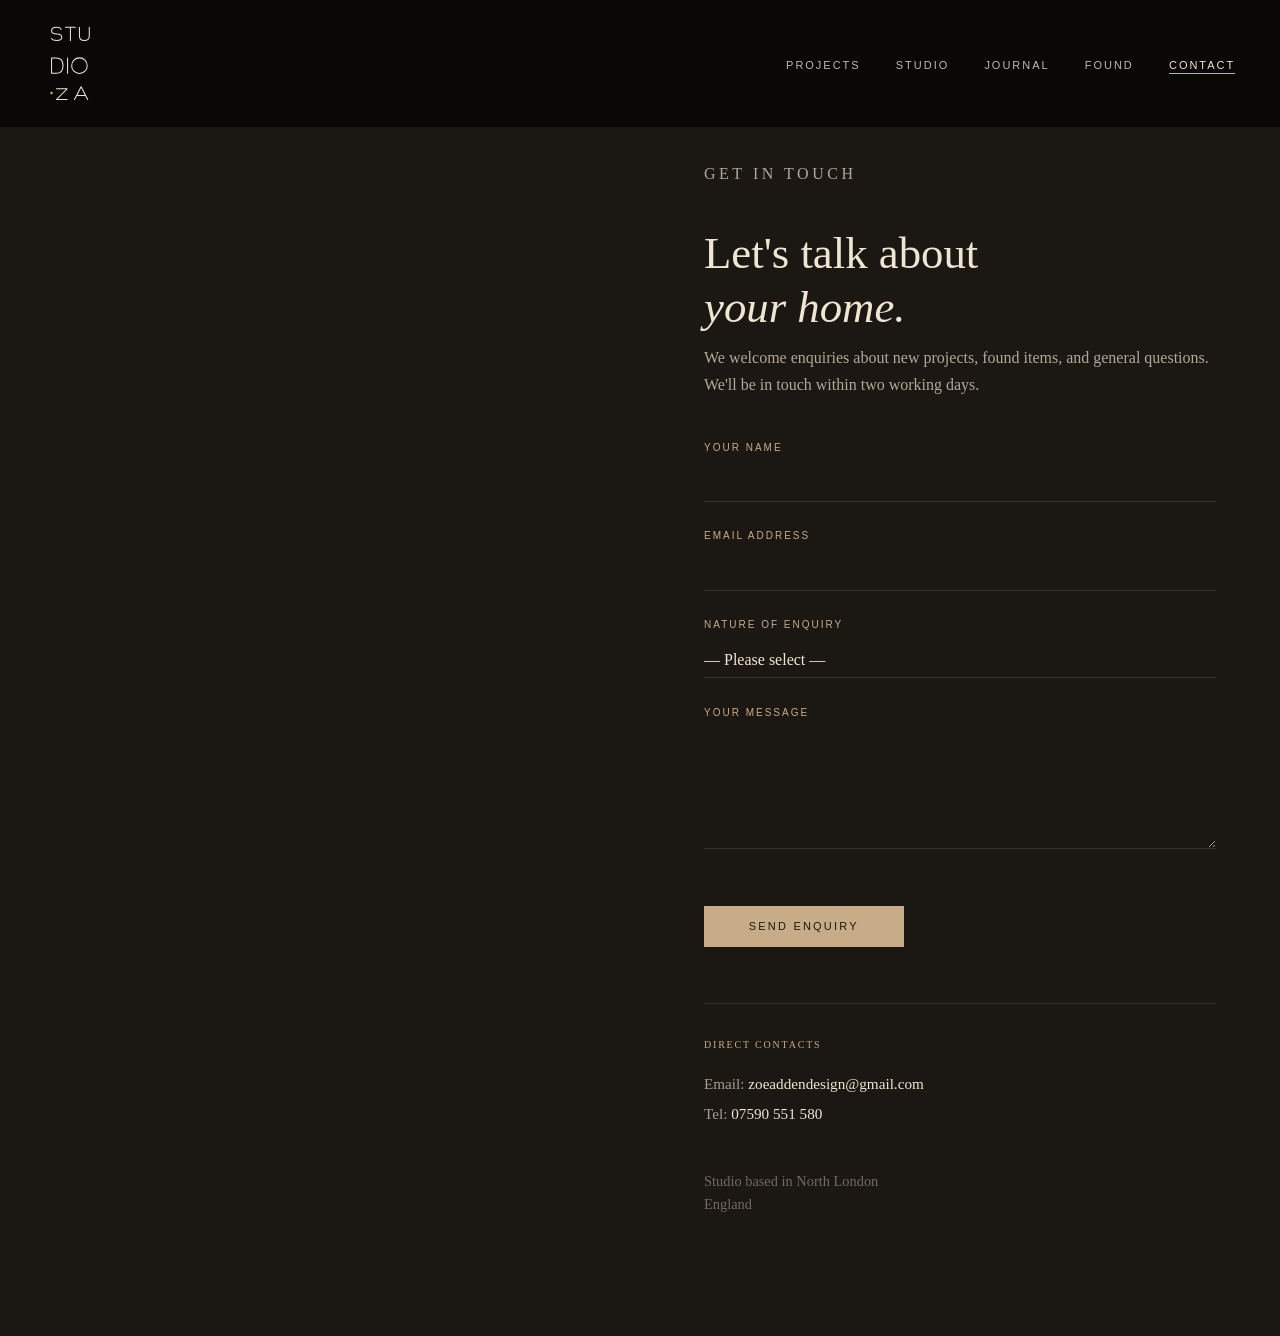
==== contact.html @ f6f95a95 "Update contact.html" ====
<!DOCTYPE html>
<html lang="en">
<head>
  <meta charset="UTF-8">
  <meta name="viewport" content="width=device-width, initial-scale=1.0">
  <title>Contact — Studio.ZA</title>
  <meta name="description" content="Get in touch with Studio.ZA — Zoe Adden Design. New projects, press, and general enquiries.">
  <link rel="stylesheet" href="styles.css">
</head>
<body>

<nav>
  <a class="nav-logo" href="index.html" aria-label="Studio.ZA home">
    <svg viewBox="0 0 400 400" xmlns="http://www.w3.org/2000/svg" fill="none">
      <path d="M 78 36 Q 78 26 56 26 Q 32 26 32 44 Q 32 58 58 58 Q 82 58 82 74 Q 82 90 58 90 Q 34 90 32 80" stroke="#EFE6D2" stroke-width="5" stroke-linecap="round"/>
      <path d="M 100 26 L 148 26 M 124 26 L 124 90" stroke="#EFE6D2" stroke-width="5" stroke-linecap="round"/>
      <path d="M 168 26 L 168 68 Q 168 90 192 90 Q 216 90 216 68 L 216 26" stroke="#EFE6D2" stroke-width="5" stroke-linecap="round"/>
      <path d="M 32 176 L 32 250 L 54 250 Q 88 250 88 213 Q 88 176 54 176 Z" stroke="#EFE6D2" stroke-width="5" stroke-linecap="round" stroke-linejoin="round"/>
      <path d="M 110 176 L 110 250" stroke="#EFE6D2" stroke-width="5" stroke-linecap="round"/>
      <ellipse cx="168" cy="213" rx="38" ry="38" stroke="#EFE6D2" stroke-width="5"/>
      <circle cx="32" cy="346" r="6" fill="#C8AC87"/>
      <path d="M 56 326 L 108 326 L 56 378 L 108 378" stroke="#EFE6D2" stroke-width="5" stroke-linecap="round" stroke-linejoin="round"/>
      <path d="M 144 378 L 176 316 L 208 378 M 156 358 L 196 358" stroke="#EFE6D2" stroke-width="5" stroke-linecap="round" stroke-linejoin="round"/>
    </svg>
  </a>
  <ul class="nav-links">
    <li><a href="projects.html">Projects</a></li>
    <li><a href="studio.html">Studio</a></li>
    <li><a href="journal.html">Journal</a></li>
    <li><a href="found.html">Found</a></li>
    <li><a href="contact.html">Contact</a></li>
  </ul>
</nav>

<div class="contact-wrap">
  <div class="contact-img">
    <img src="https://images.unsplash.com/photo-1616137466211-f939a420be84?w=1000&q=80" alt="Studio.ZA workspace">
  </div>

  <div class="contact-form-side">
    <p class="section-label">Get in touch</p>
    <h1>Let's talk about<br><em>your home.</em></h1>
    <p>We welcome enquiries about new projects, found items, and general questions. We'll be in touch within two working days.</p>

    <form class="contact-form" novalidate>
      <div class="form-group">
        <label for="name">Your name</label>
        <input type="text" id="name" name="name" autocomplete="name" required>
      </div>
      <div class="form-group">
        <label for="email">Email address</label>
        <input type="email" id="email" name="email" autocomplete="email" required>
      </div>
      <div class="form-group">
        <label for="type">Nature of enquiry</label>
        <select id="type" name="type">
          <option value="">— Please select —</option>
          <option value="new-project">New project</option>
          <option value="found">Found — vintage pieces</option>
          <option value="other">Other</option>
        </select>
      </div>
      <div class="form-group">
        <label for="message">Your message</label>
        <textarea id="message" name="message" rows="5" required></textarea>
      </div>
      <button type="submit" class="submit-btn">Send enquiry</button>
    </form>

    <div style="margin-top: 3.5rem; border-top: 1px solid rgba(239,230,210,0.1); padding-top: 2rem;">
      <p style="font-size:10px; letter-spacing:0.18em; text-transform:uppercase; color:var(--tan); margin-bottom:1rem;">Direct contacts</p>
      <p style="font-family:var(--font-serif); font-size:0.95rem; color:rgba(239,230,210,0.65); line-height:2;">
        Email: <a href="mailto:zoeaddendesign@gmail.com" style="color:var(--ink)">zoeaddendesign@gmail.com</a><br>
        Tel: <a href="tel:07590551580" style="color:var(--ink)">07590 551 580</a>
      </p>
      <p style="font-family:var(--font-serif); font-size:0.9rem; color:rgba(239,230,210,0.4); margin-top:1rem; line-height:1.6;">
       Studio based in North London<br>
        England
      </p>
    </div>
  </div>
</div>

<script src="script.js"></script>
</body>
</html>
---- styles.css ----
/* Studio.ZA — styles.css */

:root {
  --bg: #1B1813;
  --ink: #EFE6D2;
  --tan: #C8AC87;
  --mid: #2C2721;
  --border: rgba(239,230,210,0.12);
  --font-serif: 'Cormorant Garamond', Georgia, serif;
  --font-sans: 'Jost', 'Helvetica Neue', Arial, sans-serif;
}

*, *::before, *::after { box-sizing: border-box; margin: 0; padding: 0; }

html { scroll-behavior: smooth; }

body {
  background: var(--bg);
  color: var(--ink);
  font-family: var(--font-sans);
  font-size: 15px;
  line-height: 1.7;
  -webkit-font-smoothing: antialiased;
}

a { color: inherit; text-decoration: none; }
img { display: block; width: 100%; }

/* ─── FONTS ──────────────────────────────────────────── */
@import url('https://fonts.googleapis.com/css2?family=Cormorant+Garamond:ital,wght@0,300;0,400;0,500;1,300;1,400&family=Jost:wght@300;400;500&display=swap');

/* ─── NAV ─────────────────────────────────────────────── */
nav {
  position: fixed;
  top: 0; left: 0; right: 0;
  z-index: 100;
  display: flex;
  align-items: center;
  justify-content: space-between;
  padding: 1.4rem 2.8rem;
  background: #0a0806;
  border-bottom: 1px solid rgba(239,230,210,0.07);
}

nav.scrolled {
  background: #0a0806;
}

.nav-logo {
  display: flex;
  align-items: center;
}

.nav-logo svg {
  width: 82px;
  height: 82px;
}

.nav-links {
  display: flex;
  gap: 2.2rem;
  list-style: none;
}

.nav-links a {
  font-family: var(--font-sans);
  font-size: 11px;
  font-weight: 400;
  letter-spacing: 0.18em;
  text-transform: uppercase;
  color: var(--ink);
  opacity: 0.8;
  transition: opacity 0.2s;
}

.nav-links a:hover,
.nav-links a.active { opacity: 1; }

.nav-links a.active {
  border-bottom: 1px solid var(--tan);
  padding-bottom: 2px;
}

/* ─── HERO / CAROUSEL ──────────────────────────────────── */
.hero {
  position: relative;
  height: 100vh;
  min-height: 600px;
  overflow: hidden;
}

.hero-slide {
  position: absolute;
  inset: 0;
  opacity: 0;
  transition: opacity 1.2s ease;
}

.hero-slide.active { opacity: 1; }

.hero-slide img {
  width: 100%;
  height: 100%;
  object-fit: cover;
  object-position: center;
}

.hero-overlay {
  position: absolute;
  inset: 0;
  background: linear-gradient(to bottom, rgba(27,24,19,0.25) 0%, rgba(27,24,19,0.6) 100%);
}

.hero-copy {
  position: absolute;
  bottom: 9vh;
  left: 2.8rem;
  right: 2.8rem;
}

.hero-copy h1 {
  font-family: var(--font-serif);
  font-weight: 300;
  font-size: clamp(2.4rem, 5vw, 4.2rem);
  line-height: 1.15;
  color: var(--ink);
  max-width: 640px;
}

.hero-copy h1 em {
  font-style: italic;
  color: var(--tan);
}

.hero-dots {
  position: absolute;
  bottom: 2.4rem;
  left: 50%;
  transform: translateX(-50%);
  display: flex;
  gap: 0.55rem;
}

.hero-dot {
  width: 5px;
  height: 5px;
  border-radius: 50%;
  background: rgba(239,230,210,0.35);
  cursor: pointer;
  transition: background 0.3s;
}

.hero-dot.active { background: var(--tan); }

/* ─── SECTION SCAFFOLDING ──────────────────────────────── */
section { padding: 6rem 2.8rem; }

.section-label {
  font-family: var(--font-sans);
  font-size: 10px;
  font-weight: 400;
  letter-spacing: 0.22em;
  text-transform: uppercase;
  color: var(--tan);
  margin-bottom: 2rem;
}

.section-title {
  font-family: var(--font-serif);
  font-weight: 300;
  font-size: clamp(2rem, 4vw, 3.2rem);
  line-height: 1.2;
  max-width: 700px;
}

.section-title em { font-style: italic; color: var(--tan); }

/* ─── DIVIDER ──────────────────────────────────────────── */
hr.thin {
  border: none;
  border-top: 1px solid var(--border);
  margin: 0 2.8rem;
}

/* ─── HOME: INTRO TEXT ─────────────────────────────────── */
.intro-grid {
  display: grid;
  grid-template-columns: 1fr 1fr;
  gap: 4rem 6rem;
  max-width: 1100px;
}

@media (max-width: 768px) { .intro-grid { grid-template-columns: 1fr; } }

.intro-body {
  font-family: var(--font-serif);
  font-size: 1.2rem;
  font-weight: 300;
  line-height: 1.75;
  color: rgba(239,230,210,0.85);
}

.btn {
  display: inline-block;
  margin-top: 2rem;
  font-family: var(--font-sans);
  font-size: 11px;
  font-weight: 400;
  letter-spacing: 0.2em;
  text-transform: uppercase;
  color: var(--ink);
  border-bottom: 1px solid var(--tan);
  padding-bottom: 3px;
  transition: color 0.2s, border-color 0.2s;
}

.btn:hover { color: var(--tan); }

/* ─── HOME: SELECTED WORK ──────────────────────────────── */
.work-strip {
  display: grid;
  grid-template-columns: repeat(3, 1fr);
  gap: 1.2rem;
}

@media (max-width: 900px) { .work-strip { grid-template-columns: 1fr 1fr; } }
@media (max-width: 600px) { .work-strip { grid-template-columns: 1fr; } }

.work-card {
  position: relative;
  overflow: hidden;
  aspect-ratio: 3/4;
  cursor: pointer;
}

.work-card img {
  height: 100%;
  object-fit: cover;
  transition: transform 0.7s ease;
}

.work-card:hover img { transform: scale(1.04); }

.work-card-label {
  position: absolute;
  bottom: 1.4rem;
  left: 1.4rem;
}

.work-card-label span {
  display: block;
  font-family: var(--font-sans);
  font-size: 10px;
  letter-spacing: 0.18em;
  text-transform: uppercase;
  color: var(--tan);
  margin-bottom: 0.3rem;
}

.work-card-label h3 {
  font-family: var(--font-serif);
  font-size: 1.15rem;
  font-weight: 300;
  color: var(--ink);
}

/* ─── PROJECTS PAGE ────────────────────────────────────── */
.projects-header {
  padding: 10rem 2.8rem 4rem;
}

.projects-grid {
  display: grid;
  grid-template-columns: repeat(3, 1fr);
  gap: 1.5rem;
  padding: 0 2.8rem 6rem;
}

@media (max-width: 900px) { .projects-grid { grid-template-columns: 1fr 1fr; } }
@media (max-width: 600px) { .projects-grid { grid-template-columns: 1fr; } }

.project-thumb {
  display: block;
  overflow: hidden;
}

.project-thumb-img {
  aspect-ratio: 4/3;
  overflow: hidden;
}

.project-thumb-img img {
  height: 100%;
  object-fit: cover;
  transition: transform 0.6s ease;
}

.project-thumb:hover .project-thumb-img img { transform: scale(1.04); }

.project-thumb-meta {
  padding: 1rem 0 0.5rem;
}

.project-thumb-meta span {
  font-size: 10px;
  letter-spacing: 0.18em;
  text-transform: uppercase;
  color: var(--tan);
}

.project-thumb-meta h2 {
  font-family: var(--font-serif);
  font-weight: 300;
  font-size: 1.3rem;
  margin-top: 0.25rem;
}

/* ─── PROJECT DETAIL ──────────────────────────────────── */
.detail-hero {
  height: 80vh;
  min-height: 500px;
  overflow: hidden;
  position: relative;
}

.detail-hero img {
  width: 100%;
  height: 100%;
  object-fit: cover;
  object-position: center;
}

.detail-body {
  max-width: 820px;
  margin: 0 auto;
  padding: 5rem 2.8rem 2rem;
}

.detail-body h1 {
  font-family: var(--font-serif);
  font-weight: 300;
  font-size: clamp(2.2rem, 4vw, 3.2rem);
  line-height: 1.15;
  margin-bottom: 0.5rem;
}

.detail-meta {
  display: flex;
  gap: 2rem;
  font-size: 11px;
  letter-spacing: 0.14em;
  text-transform: uppercase;
  color: var(--tan);
  margin-bottom: 2.5rem;
}

.detail-body p {
  font-family: var(--font-serif);
  font-size: 1.15rem;
  font-weight: 300;
  line-height: 1.8;
  color: rgba(239,230,210,0.85);
  margin-bottom: 1.4rem;
}

.detail-gallery {
  display: grid;
  grid-template-columns: 1fr 1fr;
  gap: 1.2rem;
  padding: 3rem 2.8rem 6rem;
}

.detail-gallery img {
  width: 100%;
  height: 420px;
  object-fit: cover;
}

.detail-gallery .wide {
  grid-column: 1 / -1;
  height: 540px;
}

/* ─── STUDIO PAGE ─────────────────────────────────────── */
.studio-hero {
  height: 60vh;
  min-height: 400px;
  overflow: hidden;
}

.studio-hero img {
  width: 100%;
  height: 100%;
  object-fit: cover;
  object-position: center 30%;
}

.studio-two-col {
  display: grid;
  grid-template-columns: 1fr 1fr;
  gap: 5rem;
  max-width: 1100px;
  padding: 5rem 2.8rem;
}

@media (max-width: 768px) { .studio-two-col { grid-template-columns: 1fr; } }

.studio-two-col h2 {
  font-family: var(--font-serif);
  font-weight: 300;
  font-size: clamp(1.8rem, 3vw, 2.6rem);
  line-height: 1.2;
  margin-bottom: 1.5rem;
}

.studio-two-col p {
  font-family: var(--font-serif);
  font-size: 1.1rem;
  font-weight: 300;
  line-height: 1.8;
  color: rgba(239,230,210,0.82);
  margin-bottom: 1rem;
}

.process-steps {
  display: grid;
  grid-template-columns: repeat(4, 1fr);
  gap: 2rem;
  padding: 0 2.8rem 6rem;
}

@media (max-width: 900px) { .process-steps { grid-template-columns: 1fr 1fr; } }
@media (max-width: 600px) { .process-steps { grid-template-columns: 1fr; } }

.process-step {
  border-top: 1px solid var(--border);
  padding-top: 1.5rem;
}

.process-step .step-num {
  font-family: var(--font-serif);
  font-size: 3rem;
  font-weight: 300;
  color: var(--tan);
  opacity: 0.4;
  line-height: 1;
  margin-bottom: 0.8rem;
}

.process-step h3 {
  font-family: var(--font-serif);
  font-size: 1.2rem;
  font-weight: 400;
  margin-bottom: 0.6rem;
}

.process-step p {
  font-size: 0.9rem;
  color: rgba(239,230,210,0.65);
  line-height: 1.6;
}

/* ─── JOURNAL PAGE ─────────────────────────────────────── */
.journal-header {
  padding: 10rem 2.8rem 4rem;
}

.journal-grid {
  display: grid;
  grid-template-columns: 1fr 1fr;
  gap: 3rem 2.4rem;
  padding: 0 2.8rem 6rem;
}

@media (max-width: 700px) { .journal-grid { grid-template-columns: 1fr; } }

.journal-card img {
  aspect-ratio: 16/9;
  object-fit: cover;
  margin-bottom: 1.2rem;
}

.journal-card .post-date {
  font-size: 10px;
  letter-spacing: 0.18em;
  text-transform: uppercase;
  color: var(--tan);
  margin-bottom: 0.4rem;
}

.journal-card h2 {
  font-family: var(--font-serif);
  font-size: 1.4rem;
  font-weight: 300;
  line-height: 1.3;
  margin-bottom: 0.7rem;
}

.journal-card p {
  font-family: var(--font-serif);
  font-size: 1rem;
  font-weight: 300;
  line-height: 1.7;
  color: rgba(239,230,210,0.72);
}

/* ─── FOUND PAGE ──────────────────────────────────────── */
.found-header {
  padding: 10rem 2.8rem 4rem;
}

.found-intro {
  font-family: var(--font-serif);
  font-size: 1.1rem;
  font-weight: 300;
  line-height: 1.75;
  max-width: 560px;
  color: rgba(239,230,210,0.78);
  margin-bottom: 3rem;
}

.found-grid {
  display: grid;
  grid-template-columns: repeat(3, 1fr);
  gap: 2rem 1.6rem;
  padding: 0 2.8rem 6rem;
}

@media (max-width: 900px) { .found-grid { grid-template-columns: 1fr 1fr; } }
@media (max-width: 580px) { .found-grid { grid-template-columns: 1fr; } }

.found-item img {
  aspect-ratio: 3/4;
  object-fit: cover;
  margin-bottom: 1rem;
}

.found-item h3 {
  font-family: var(--font-serif);
  font-size: 1.1rem;
  font-weight: 400;
  margin-bottom: 0.2rem;
}

.found-item .found-price {
  font-size: 12px;
  letter-spacing: 0.1em;
  color: var(--tan);
  margin-bottom: 0.4rem;
}

.found-item p {
  font-size: 0.9rem;
  color: rgba(239,230,210,0.6);
  line-height: 1.5;
  margin-bottom: 0.8rem;
}

.found-item .enquire-link {
  font-size: 10px;
  letter-spacing: 0.18em;
  text-transform: uppercase;
  border-bottom: 1px solid var(--tan);
  padding-bottom: 2px;
  color: var(--tan);
}

/* ─── CONTACT PAGE ─────────────────────────────────────── */
.contact-wrap {
  min-height: 100vh;
  display: grid;
  grid-template-columns: 1fr 1fr;
  padding-top: 80px;
}

@media (max-width: 768px) { .contact-wrap { grid-template-columns: 1fr; } }

.contact-img {
  position: relative;
  min-height: 60vh;
}

.contact-img img {
  width: 100%;
  height: 100%;
  object-fit: cover;
  object-position: center;
}

.contact-form-side {
  padding: 5rem 4rem;
  display: flex;
  flex-direction: column;
  justify-content: center;
}

.contact-form-side h1 {
  font-family: var(--font-serif);
  font-size: clamp(2rem, 3.5vw, 3rem);
  font-weight: 300;
  line-height: 1.2;
  margin-bottom: 0.6rem;
}

.contact-form-side p {
  font-family: var(--font-serif);
  font-size: 1rem;
  font-weight: 300;
  color: rgba(239,230,210,0.7);
  margin-bottom: 2.5rem;
}

.form-group {
  margin-bottom: 1.6rem;
}

.form-group label {
  display: block;
  font-size: 10px;
  letter-spacing: 0.2em;
  text-transform: uppercase;
  color: var(--tan);
  margin-bottom: 0.5rem;
}

.form-group input,
.form-group textarea,
.form-group select {
  width: 100%;
  background: transparent;
  border: none;
  border-bottom: 1px solid var(--border);
  color: var(--ink);
  font-family: var(--font-serif);
  font-size: 1rem;
  padding: 0.6rem 0;
  outline: none;
  transition: border-color 0.2s;
  appearance: none;
}

.form-group input:focus,
.form-group textarea:focus,
.form-group select:focus {
  border-color: var(--tan);
}

.form-group textarea {
  min-height: 120px;
  resize: vertical;
}

.form-group select option { background: var(--bg); }

.submit-btn {
  display: inline-block;
  margin-top: 1.5rem;
  padding: 0.9rem 2.8rem;
  background: var(--tan);
  color: var(--bg);
  font-family: var(--font-sans);
  font-size: 11px;
  font-weight: 500;
  letter-spacing: 0.2em;
  text-transform: uppercase;
  border: none;
  cursor: pointer;
  transition: background 0.25s;
}

.submit-btn:hover { background: var(--ink); }

/* ─── FOOTER ──────────────────────────────────────────── */
footer {
  border-top: 1px solid var(--border);
  padding: 3.5rem 2.8rem;
  display: flex;
  align-items: center;
  justify-content: space-between;
  flex-wrap: wrap;
  gap: 1.5rem;
}

.footer-logo svg { width: 36px; height: 44px; }

.footer-links {
  display: flex;
  gap: 1.8rem;
  list-style: none;
}

.footer-links a {
  font-size: 10px;
  letter-spacing: 0.18em;
  text-transform: uppercase;
  color: rgba(239,230,210,0.5);
  transition: color 0.2s;
}

.footer-links a:hover { color: var(--ink); }

.footer-copy {
  font-size: 10px;
  letter-spacing: 0.1em;
  color: rgba(239,230,210,0.3);
}

/* ─── UTILITIES ───────────────────────────────────────── */
.text-tan { color: var(--tan); }
.visually-hidden { position: absolute; width: 1px; height: 1px; overflow: hidden; clip: rect(0,0,0,0); }
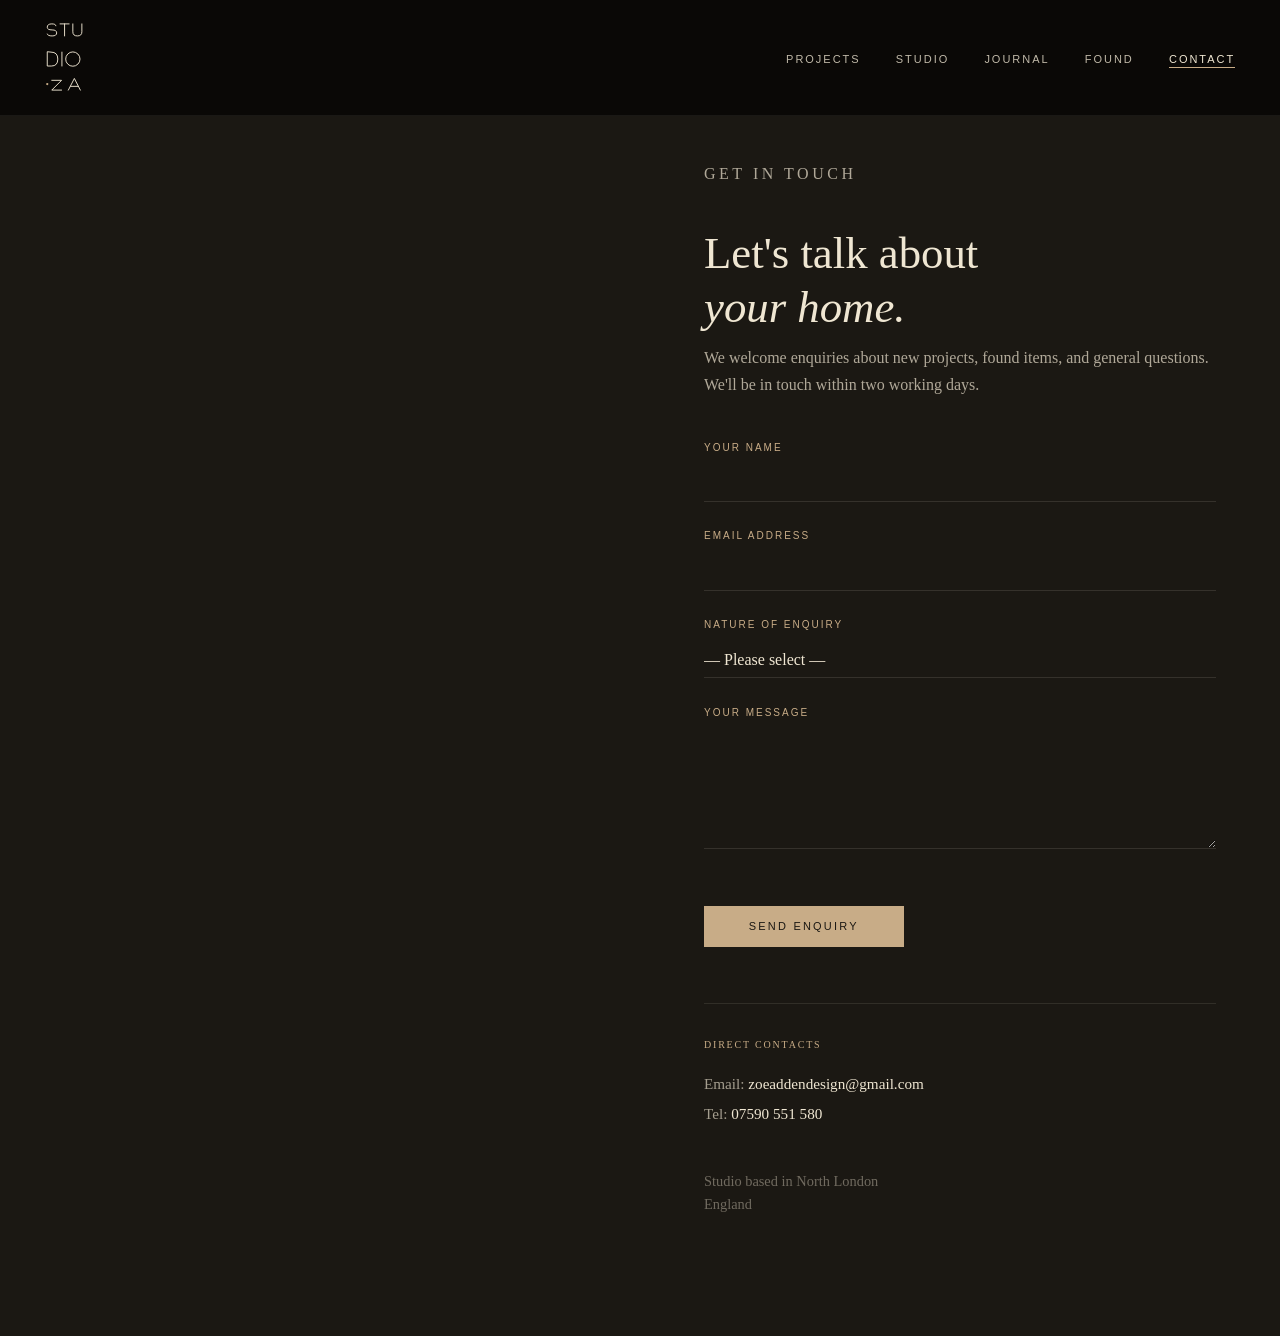
==== commit b33c6961: "." ====
--- a/contact.html
+++ b/contact.html
@@ -11,7 +11,7 @@
 
 <nav>
   <a class="nav-logo" href="index.html" aria-label="Studio.ZA home">
-    <svg viewBox="0 0 400 400" xmlns="http://www.w3.org/2000/svg" fill="none">
+    <svg viewBox="20 16 208 372" xmlns="http://www.w3.org/2000/svg" fill="none">
       <path d="M 78 36 Q 78 26 56 26 Q 32 26 32 44 Q 32 58 58 58 Q 82 58 82 74 Q 82 90 58 90 Q 34 90 32 80" stroke="#EFE6D2" stroke-width="5" stroke-linecap="round"/>
       <path d="M 100 26 L 148 26 M 124 26 L 124 90" stroke="#EFE6D2" stroke-width="5" stroke-linecap="round"/>
       <path d="M 168 26 L 168 68 Q 168 90 192 90 Q 216 90 216 68 L 216 26" stroke="#EFE6D2" stroke-width="5" stroke-linecap="round"/>
--- a/styles.css
+++ b/styles.css
@@ -52,8 +52,8 @@
 }
 
 .nav-logo svg {
-  width: 82px;
-  height: 82px;
+  height: 70px;
+  width: auto;
 }
 
 .nav-links {
@@ -681,7 +681,7 @@
   gap: 1.5rem;
 }
 
-.footer-logo svg { width: 36px; height: 44px; }
+.footer-logo svg { height: 44px; width: auto; }
 
 .footer-links {
   display: flex;
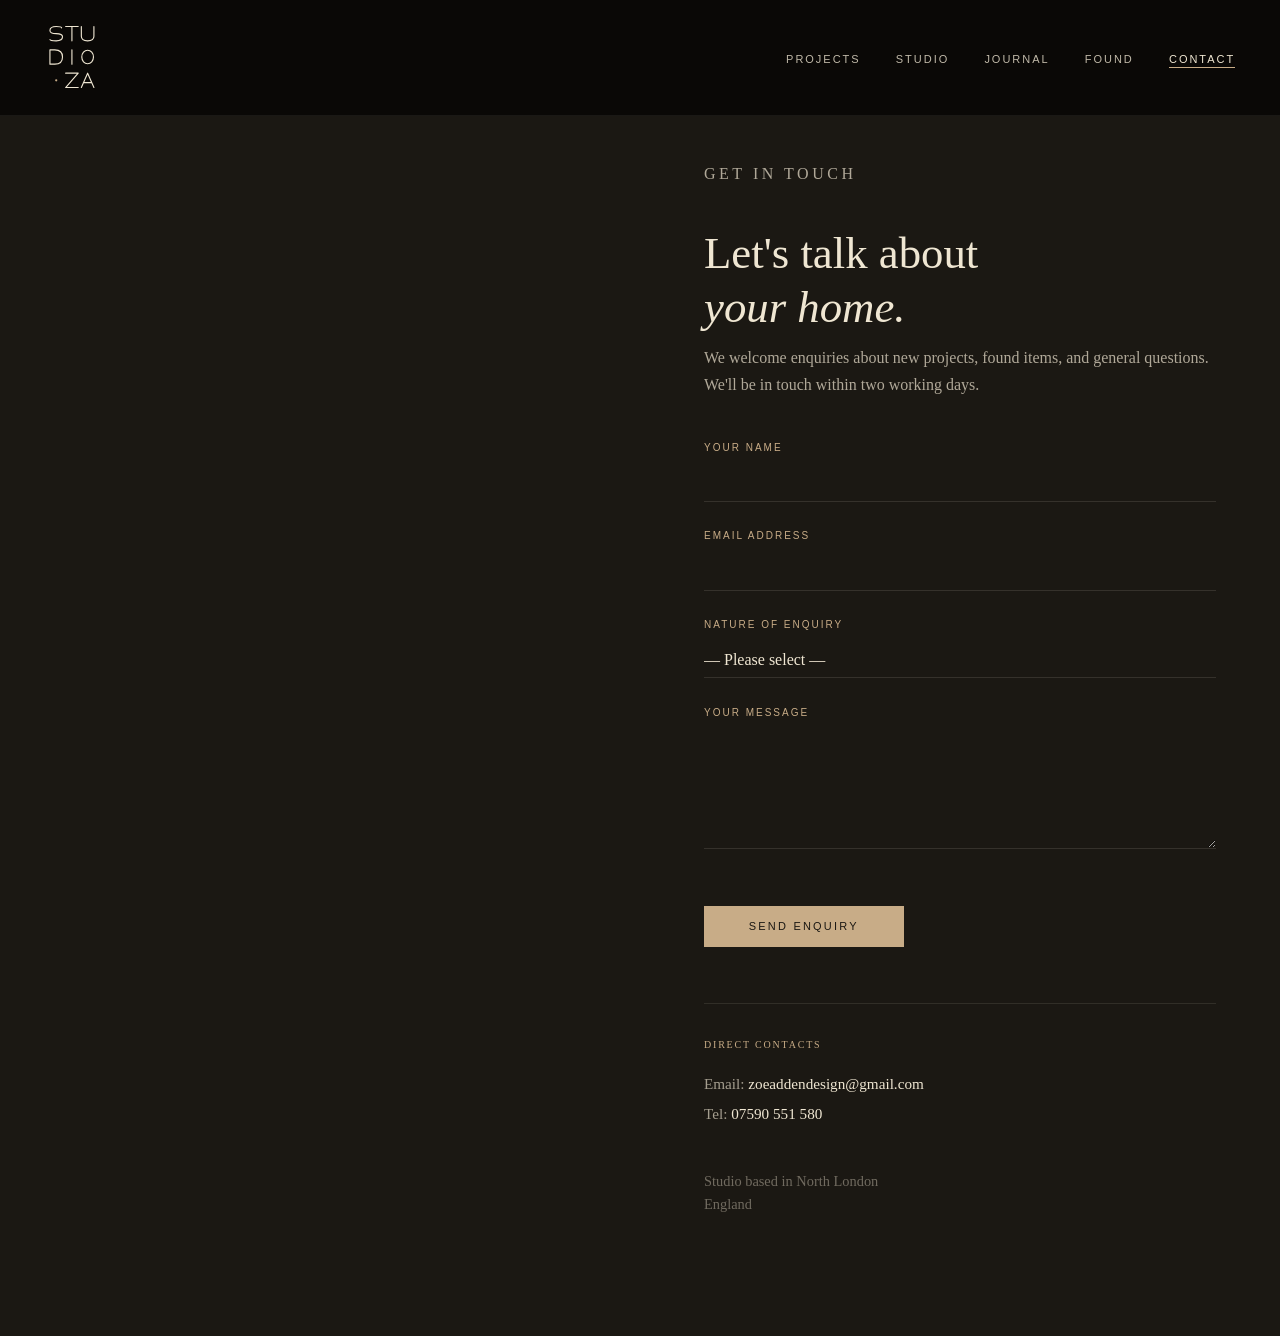
==== commit 117f98dc: "Fix SVG logo — consistent letter sizes and spacing All three rows of the stacked STUDIO.ZA logo had " ====
--- a/contact.html
+++ b/contact.html
@@ -11,17 +11,26 @@
 
 <nav>
   <a class="nav-logo" href="index.html" aria-label="Studio.ZA home">
-    <svg viewBox="20 16 208 372" xmlns="http://www.w3.org/2000/svg" fill="none">
-      <path d="M 78 36 Q 78 26 56 26 Q 32 26 32 44 Q 32 58 58 58 Q 82 58 82 74 Q 82 90 58 90 Q 34 90 32 80" stroke="#EFE6D2" stroke-width="5" stroke-linecap="round"/>
-      <path d="M 100 26 L 148 26 M 124 26 L 124 90" stroke="#EFE6D2" stroke-width="5" stroke-linecap="round"/>
-      <path d="M 168 26 L 168 68 Q 168 90 192 90 Q 216 90 216 68 L 216 26" stroke="#EFE6D2" stroke-width="5" stroke-linecap="round"/>
-      <path d="M 32 176 L 32 250 L 54 250 Q 88 250 88 213 Q 88 176 54 176 Z" stroke="#EFE6D2" stroke-width="5" stroke-linecap="round" stroke-linejoin="round"/>
-      <path d="M 110 176 L 110 250" stroke="#EFE6D2" stroke-width="5" stroke-linecap="round"/>
-      <ellipse cx="168" cy="213" rx="38" ry="38" stroke="#EFE6D2" stroke-width="5"/>
-      <circle cx="32" cy="346" r="6" fill="#C8AC87"/>
-      <path d="M 56 326 L 108 326 L 56 378 L 108 378" stroke="#EFE6D2" stroke-width="5" stroke-linecap="round" stroke-linejoin="round"/>
-      <path d="M 144 378 L 176 316 L 208 378 M 156 358 L 196 358" stroke="#EFE6D2" stroke-width="5" stroke-linecap="round" stroke-linejoin="round"/>
-    </svg>
+    <svg viewBox="0 0 240 312" xmlns="http://www.w3.org/2000/svg" fill="none">
+  <!-- S -->
+  <path d="M 74 26 Q 74 20 50 20 Q 22 20 22 38 Q 22 52 50 52 Q 78 52 78 66 Q 78 84 50 84 Q 22 84 22 78" stroke="#EFE6D2" stroke-width="5" stroke-linecap="round"/>
+  <!-- T -->
+  <path d="M 92 20 L 148 20 M 120 20 L 120 84" stroke="#EFE6D2" stroke-width="5" stroke-linecap="round"/>
+  <!-- U -->
+  <path d="M 162 20 L 162 64 Q 162 84 190 84 Q 218 84 218 64 L 218 20" stroke="#EFE6D2" stroke-width="5" stroke-linecap="round"/>
+  <!-- D -->
+  <path d="M 22 124 L 22 188 L 44 188 Q 78 188 78 156 Q 78 124 44 124 Z" stroke="#EFE6D2" stroke-width="5" stroke-linecap="round" stroke-linejoin="round"/>
+  <!-- I -->
+  <path d="M 120 124 L 120 188" stroke="#EFE6D2" stroke-width="5" stroke-linecap="round"/>
+  <!-- O -->
+  <ellipse cx="190" cy="156" rx="26" ry="30" stroke="#EFE6D2" stroke-width="5"/>
+  <!-- . -->
+  <circle cx="50" cy="260" r="5" fill="#C8AC87"/>
+  <!-- Z -->
+  <path d="M 92 228 L 148 228 L 92 292 L 148 292" stroke="#EFE6D2" stroke-width="5" stroke-linecap="round" stroke-linejoin="round"/>
+  <!-- A -->
+  <path d="M 162 292 L 190 228 L 218 292 M 172 270 L 208 270" stroke="#EFE6D2" stroke-width="5" stroke-linecap="round" stroke-linejoin="round"/>
+</svg>
   </a>
   <ul class="nav-links">
     <li><a href="projects.html">Projects</a></li>
@@ -30,6 +39,9 @@
     <li><a href="found.html">Found</a></li>
     <li><a href="contact.html">Contact</a></li>
   </ul>
+  <button class="nav-hamburger" aria-label="Toggle menu" aria-expanded="false">
+    <span></span><span></span><span></span>
+  </button>
 </nav>
 
 <div class="contact-wrap">
--- a/styles.css
+++ b/styles.css
@@ -708,3 +708,103 @@
 /* ─── UTILITIES ───────────────────────────────────────── */
 .text-tan { color: var(--tan); }
 .visually-hidden { position: absolute; width: 1px; height: 1px; overflow: hidden; clip: rect(0,0,0,0); }
+
+/* ─── MOBILE NAV HAMBURGER ────────────────────────────── */
+.nav-hamburger {
+  display: none;
+  flex-direction: column;
+  justify-content: center;
+  gap: 5px;
+  background: none;
+  border: none;
+  cursor: pointer;
+  padding: 6px 4px;
+  z-index: 101;
+  position: relative;
+}
+
+.nav-hamburger span {
+  display: block;
+  width: 22px;
+  height: 1.5px;
+  background: var(--ink);
+  transition: transform 0.3s ease, opacity 0.3s ease;
+  transform-origin: center;
+}
+
+.nav-hamburger.open span:nth-child(1) { transform: translateY(6.5px) rotate(45deg); }
+.nav-hamburger.open span:nth-child(2) { opacity: 0; transform: scaleX(0); }
+.nav-hamburger.open span:nth-child(3) { transform: translateY(-6.5px) rotate(-45deg); }
+
+/* ─── MOBILE BREAKPOINTS ──────────────────────────────── */
+@media (max-width: 768px) {
+
+  /* Nav */
+  nav { padding: 1rem 1.4rem; }
+  .nav-logo svg { height: 52px; }
+  .nav-hamburger { display: flex; }
+
+  .nav-links {
+    display: none;
+    position: fixed;
+    inset: 0;
+    background: var(--bg);
+    flex-direction: column;
+    align-items: center;
+    justify-content: center;
+    gap: 2.8rem;
+    z-index: 100;
+  }
+
+  .nav-links.open { display: flex; }
+
+  .nav-links a {
+    font-size: 13px;
+    letter-spacing: 0.22em;
+    opacity: 1;
+  }
+
+  /* Sections */
+  section { padding: 4rem 1.4rem; }
+  hr.thin { margin: 0 1.4rem; }
+
+  /* Hero */
+  .hero-copy { left: 1.4rem; right: 1.4rem; bottom: 7vh; }
+
+  /* Work strip */
+  .work-strip { gap: 1rem; }
+
+  /* Footer */
+  footer {
+    flex-direction: column;
+    align-items: flex-start;
+    padding: 2.5rem 1.4rem;
+    gap: 2rem;
+  }
+  .footer-links { flex-wrap: wrap; gap: 1rem 1.6rem; }
+
+  /* Project headers */
+  .projects-header,
+  .journal-header,
+  .found-header { padding: 7rem 1.4rem 2.5rem; }
+
+  .projects-grid { padding: 0 1.4rem 4rem; }
+  .journal-grid  { padding: 0 1.4rem 4rem; }
+  .found-grid    { padding: 0 1.4rem 4rem; }
+
+  /* Project detail */
+  .detail-body { padding: 3rem 1.4rem 1.5rem; }
+  .detail-gallery {
+    grid-template-columns: 1fr;
+    padding: 1.5rem 1.4rem 4rem;
+  }
+  .detail-gallery img { height: 280px; }
+  .detail-gallery .wide { height: 320px; grid-column: 1; }
+
+  /* Studio */
+  .studio-two-col { padding: 3rem 1.4rem; gap: 2.5rem; }
+  .process-steps  { padding: 0 1.4rem 4rem; }
+
+  /* Contact */
+  .contact-form-side { padding: 3rem 1.4rem; }
+}
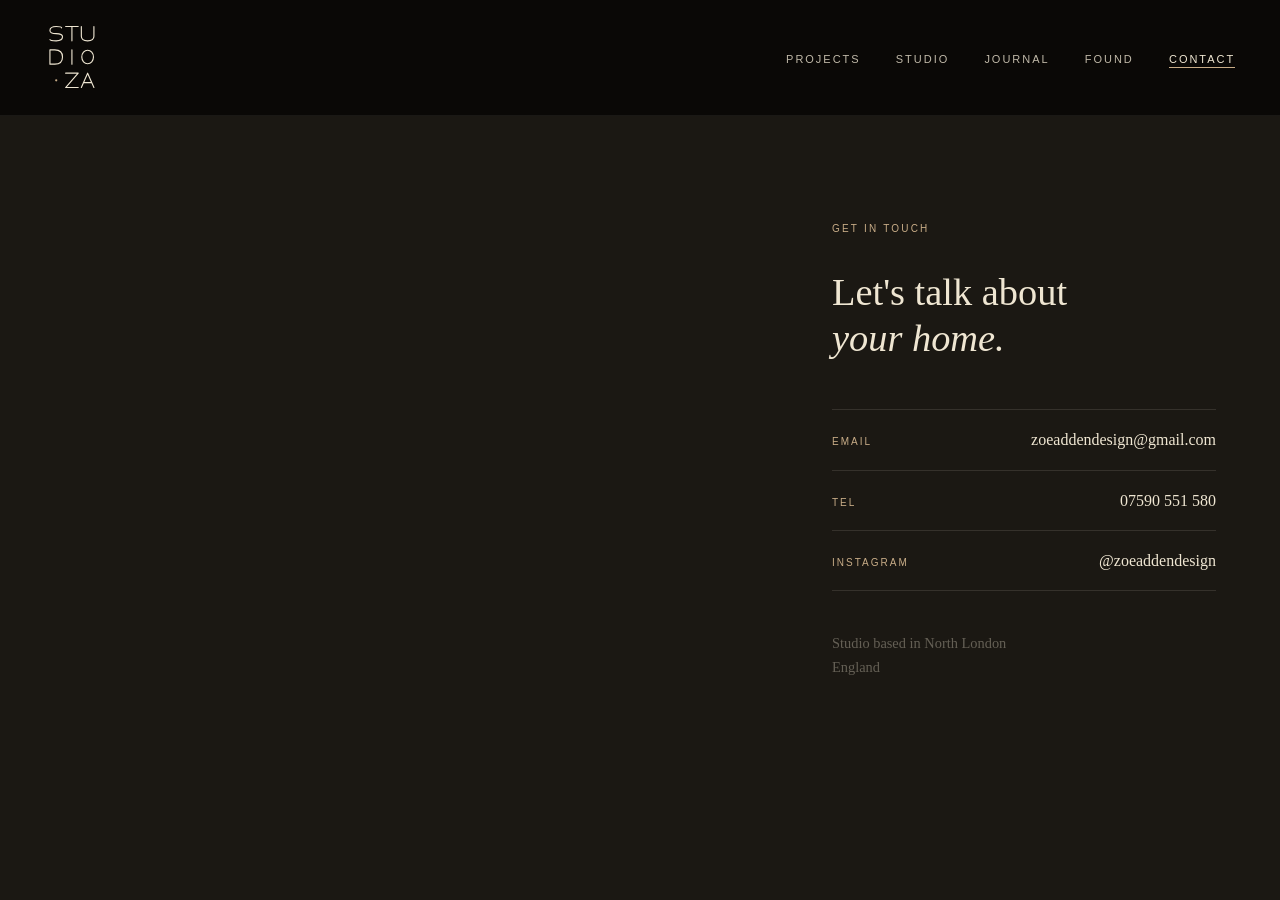
==== commit 8e5a7947: "Redesign contact page — horizontal layout, no form Replaced the 50/50 split form layout with a full-" ====
--- a/contact.html
+++ b/contact.html
@@ -46,50 +46,29 @@
 
 <div class="contact-wrap">
   <div class="contact-img">
-    <img src="https://images.unsplash.com/photo-1616137466211-f939a420be84?w=1000&q=80" alt="Studio.ZA workspace">
+    <img src="images/zoe.jpg" alt="Zoe Adden">
   </div>
 
   <div class="contact-form-side">
     <p class="section-label">Get in touch</p>
     <h1>Let's talk about<br><em>your home.</em></h1>
-    <p>We welcome enquiries about new projects, found items, and general questions. We'll be in touch within two working days.</p>
 
-    <form class="contact-form" novalidate>
-      <div class="form-group">
-        <label for="name">Your name</label>
-        <input type="text" id="name" name="name" autocomplete="name" required>
+    <div class="contact-details">
+      <div class="contact-detail-row">
+        <span class="contact-detail-label">Email</span>
+        <a href="mailto:zoeaddendesign@gmail.com" class="contact-detail-value">zoeaddendesign@gmail.com</a>
       </div>
-      <div class="form-group">
-        <label for="email">Email address</label>
-        <input type="email" id="email" name="email" autocomplete="email" required>
+      <div class="contact-detail-row">
+        <span class="contact-detail-label">Tel</span>
+        <a href="tel:07590551580" class="contact-detail-value">07590 551 580</a>
       </div>
-      <div class="form-group">
-        <label for="type">Nature of enquiry</label>
-        <select id="type" name="type">
-          <option value="">— Please select —</option>
-          <option value="new-project">New project</option>
-          <option value="found">Found — vintage pieces</option>
-          <option value="other">Other</option>
-        </select>
+      <div class="contact-detail-row">
+        <span class="contact-detail-label">Instagram</span>
+        <a href="https://instagram.com/zoeaddendesign" target="_blank" rel="noopener" class="contact-detail-value">@zoeaddendesign</a>
       </div>
-      <div class="form-group">
-        <label for="message">Your message</label>
-        <textarea id="message" name="message" rows="5" required></textarea>
-      </div>
-      <button type="submit" class="submit-btn">Send enquiry</button>
-    </form>
+    </div>
 
-    <div style="margin-top: 3.5rem; border-top: 1px solid rgba(239,230,210,0.1); padding-top: 2rem;">
-      <p style="font-size:10px; letter-spacing:0.18em; text-transform:uppercase; color:var(--tan); margin-bottom:1rem;">Direct contacts</p>
-      <p style="font-family:var(--font-serif); font-size:0.95rem; color:rgba(239,230,210,0.65); line-height:2;">
-        Email: <a href="mailto:zoeaddendesign@gmail.com" style="color:var(--ink)">zoeaddendesign@gmail.com</a><br>
-        Tel: <a href="tel:07590551580" style="color:var(--ink)">07590 551 580</a>
-      </p>
-      <p style="font-family:var(--font-serif); font-size:0.9rem; color:rgba(239,230,210,0.4); margin-top:1rem; line-height:1.6;">
-       Studio based in North London<br>
-        England
-      </p>
-    </div>
+    <p class="contact-location">Studio based in North London<br>England</p>
   </div>
 </div>
 
--- a/styles.css
+++ b/styles.css
@@ -567,108 +567,76 @@
 
 /* ─── CONTACT PAGE ─────────────────────────────────────── */
 .contact-wrap {
-  min-height: 100vh;
-  display: grid;
-  grid-template-columns: 1fr 1fr;
-  padding-top: 80px;
-}
-
-@media (max-width: 768px) { .contact-wrap { grid-template-columns: 1fr; } }
+  display: grid;
+  grid-template-columns: 3fr 2fr;
+  height: 100vh;
+}
 
 .contact-img {
-  position: relative;
-  min-height: 60vh;
+  overflow: hidden;
 }
 
 .contact-img img {
   width: 100%;
   height: 100%;
   object-fit: cover;
-  object-position: center;
+  object-position: center top;
 }
 
 .contact-form-side {
-  padding: 5rem 4rem;
+  padding: 0 4rem;
   display: flex;
   flex-direction: column;
   justify-content: center;
+  overflow-y: auto;
 }
 
 .contact-form-side h1 {
   font-family: var(--font-serif);
-  font-size: clamp(2rem, 3.5vw, 3rem);
+  font-size: clamp(2rem, 3vw, 2.8rem);
   font-weight: 300;
   line-height: 1.2;
-  margin-bottom: 0.6rem;
-}
-
-.contact-form-side p {
-  font-family: var(--font-serif);
-  font-size: 1rem;
-  font-weight: 300;
-  color: rgba(239,230,210,0.7);
-  margin-bottom: 2.5rem;
-}
-
-.form-group {
-  margin-bottom: 1.6rem;
-}
-
-.form-group label {
-  display: block;
+  margin-bottom: 0;
+}
+
+.contact-details {
+  margin-top: 3rem;
+  border-top: 1px solid var(--border);
+}
+
+.contact-detail-row {
+  display: flex;
+  justify-content: space-between;
+  align-items: baseline;
+  padding: 1rem 0;
+  border-bottom: 1px solid var(--border);
+}
+
+.contact-detail-label {
   font-size: 10px;
   letter-spacing: 0.2em;
   text-transform: uppercase;
   color: var(--tan);
-  margin-bottom: 0.5rem;
-}
-
-.form-group input,
-.form-group textarea,
-.form-group select {
-  width: 100%;
-  background: transparent;
-  border: none;
-  border-bottom: 1px solid var(--border);
+}
+
+.contact-detail-value {
+  font-family: var(--font-serif);
+  font-size: 1rem;
+  font-weight: 300;
   color: var(--ink);
-  font-family: var(--font-serif);
-  font-size: 1rem;
-  padding: 0.6rem 0;
-  outline: none;
-  transition: border-color 0.2s;
-  appearance: none;
-}
-
-.form-group input:focus,
-.form-group textarea:focus,
-.form-group select:focus {
-  border-color: var(--tan);
-}
-
-.form-group textarea {
-  min-height: 120px;
-  resize: vertical;
-}
-
-.form-group select option { background: var(--bg); }
-
-.submit-btn {
-  display: inline-block;
-  margin-top: 1.5rem;
-  padding: 0.9rem 2.8rem;
-  background: var(--tan);
-  color: var(--bg);
-  font-family: var(--font-sans);
-  font-size: 11px;
-  font-weight: 500;
-  letter-spacing: 0.2em;
-  text-transform: uppercase;
-  border: none;
-  cursor: pointer;
-  transition: background 0.25s;
-}
-
-.submit-btn:hover { background: var(--ink); }
+  transition: color 0.2s;
+}
+
+.contact-detail-value:hover { color: var(--tan); }
+
+.contact-location {
+  margin-top: 2.5rem;
+  font-family: var(--font-serif);
+  font-size: 0.9rem;
+  font-weight: 300;
+  color: rgba(239,230,210,0.35);
+  line-height: 1.7;
+}
 
 /* ─── FOOTER ──────────────────────────────────────────── */
 footer {
@@ -806,5 +774,7 @@
   .process-steps  { padding: 0 1.4rem 4rem; }
 
   /* Contact */
+  .contact-wrap { grid-template-columns: 1fr; height: auto; }
+  .contact-img { height: 55vw; min-height: 260px; }
   .contact-form-side { padding: 3rem 1.4rem; }
 }
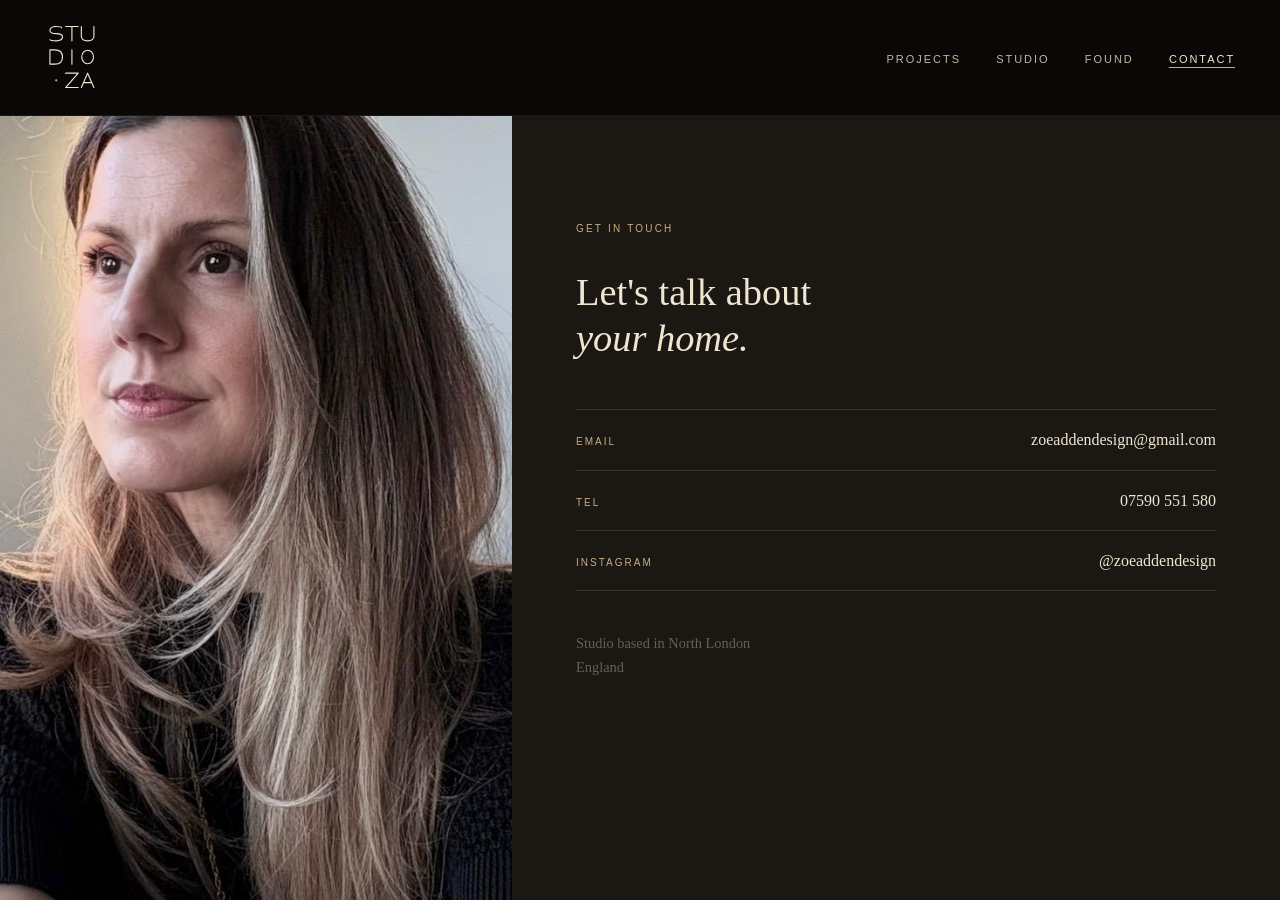
==== commit 294042b9: "Shrink contact image and hide journal from nav - Contact page: flipped column ratio from 3fr/2fr to " ====
--- a/contact.html
+++ b/contact.html
@@ -34,9 +34,7 @@
   </a>
   <ul class="nav-links">
     <li><a href="projects.html">Projects</a></li>
-    <li><a href="studio.html">Studio</a></li>
-    <li><a href="journal.html">Journal</a></li>
-    <li><a href="found.html">Found</a></li>
+    <li><a href="studio.html">Studio</a></li>    <li><a href="found.html">Found</a></li>
     <li><a href="contact.html">Contact</a></li>
   </ul>
   <button class="nav-hamburger" aria-label="Toggle menu" aria-expanded="false">
--- a/styles.css
+++ b/styles.css
@@ -568,7 +568,7 @@
 /* ─── CONTACT PAGE ─────────────────────────────────────── */
 .contact-wrap {
   display: grid;
-  grid-template-columns: 3fr 2fr;
+  grid-template-columns: 2fr 3fr;
   height: 100vh;
 }
 
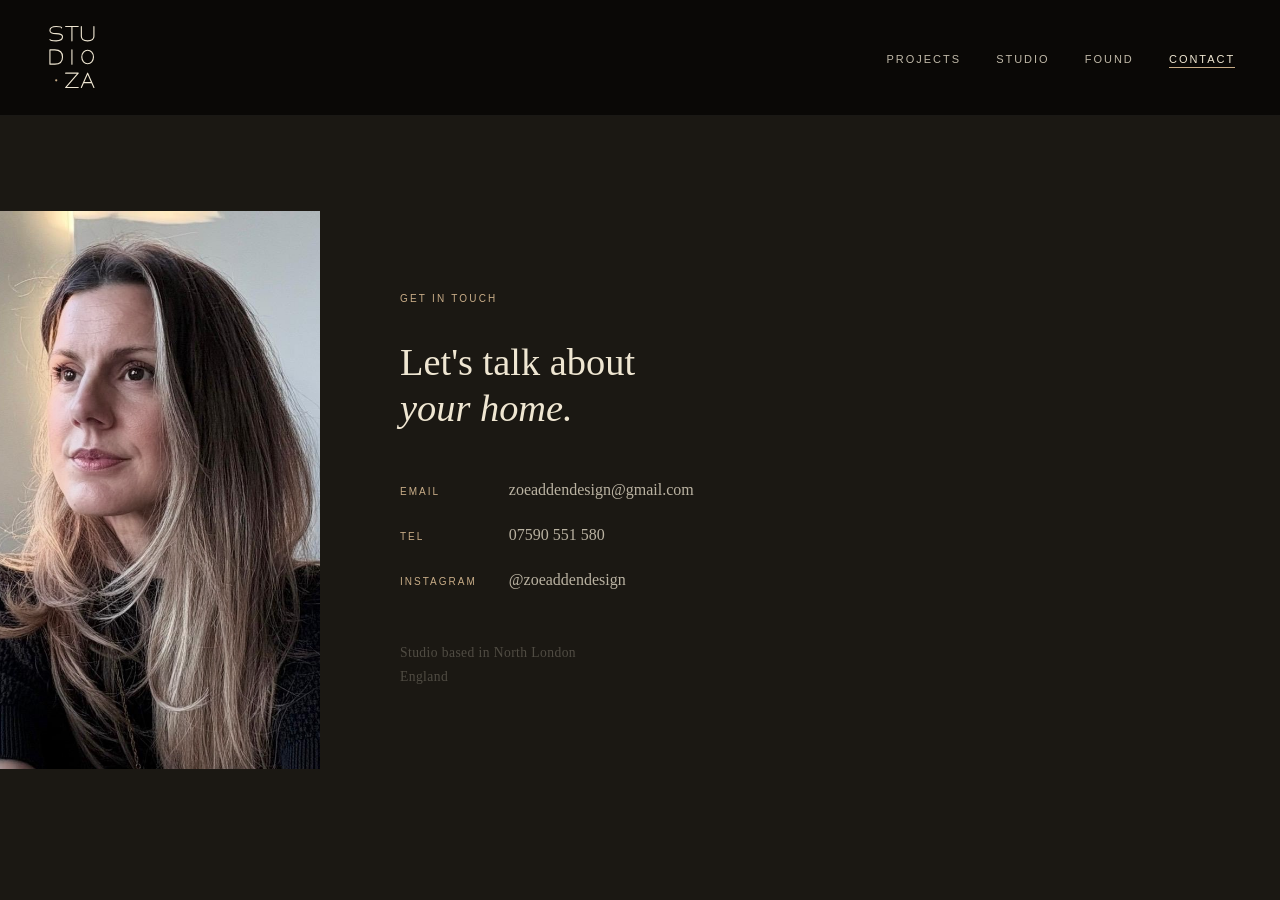
==== commit 7390d9fb: "Minimalist contact page — smaller image, centered layout, no dividers Co-Authored-By: Claude Sonnet " ====
--- a/contact.html
+++ b/contact.html
@@ -42,6 +42,7 @@
   </button>
 </nav>
 
+<div class="contact-outer">
 <div class="contact-wrap">
   <div class="contact-img">
     <img src="images/zoe.jpg" alt="Zoe Adden">
@@ -69,6 +70,7 @@
     <p class="contact-location">Studio based in North London<br>England</p>
   </div>
 </div>
+</div>
 
 <script src="script.js"></script>
 </body>
--- a/styles.css
+++ b/styles.css
@@ -317,10 +317,9 @@
 
 /* ─── PROJECT DETAIL ──────────────────────────────────── */
 .detail-hero {
-  height: 80vh;
-  min-height: 500px;
+  height: 50vh;
+  min-height: 320px;
   overflow: hidden;
-  position: relative;
 }
 
 .detail-hero img {
@@ -372,19 +371,17 @@
 
 .detail-gallery img {
   width: 100%;
-  height: 420px;
-  object-fit: cover;
+  height: auto;
 }
 
 .detail-gallery .wide {
   grid-column: 1 / -1;
-  height: 540px;
 }
 
 /* ─── STUDIO PAGE ─────────────────────────────────────── */
 .studio-hero {
-  height: 60vh;
-  min-height: 400px;
+  height: 40vh;
+  min-height: 260px;
   overflow: hidden;
 }
 
@@ -392,7 +389,7 @@
   width: 100%;
   height: 100%;
   object-fit: cover;
-  object-position: center 30%;
+  object-position: center;
 }
 
 .studio-two-col {
@@ -566,10 +563,19 @@
 }
 
 /* ─── CONTACT PAGE ─────────────────────────────────────── */
+.contact-outer {
+  min-height: 100vh;
+  display: flex;
+  align-items: center;
+  justify-content: center;
+  padding-top: 80px;
+}
+
 .contact-wrap {
   display: grid;
-  grid-template-columns: 2fr 3fr;
-  height: 100vh;
+  grid-template-columns: 1fr 3fr;
+  height: 62vh;
+  width: 100%;
 }
 
 .contact-img {
@@ -584,7 +590,7 @@
 }
 
 .contact-form-side {
-  padding: 0 4rem;
+  padding: 0 5rem;
   display: flex;
   flex-direction: column;
   justify-content: center;
@@ -600,16 +606,16 @@
 }
 
 .contact-details {
-  margin-top: 3rem;
-  border-top: 1px solid var(--border);
+  margin-top: 2.8rem;
+  display: flex;
+  flex-direction: column;
+  gap: 1.1rem;
 }
 
 .contact-detail-row {
   display: flex;
-  justify-content: space-between;
   align-items: baseline;
-  padding: 1rem 0;
-  border-bottom: 1px solid var(--border);
+  gap: 1.8rem;
 }
 
 .contact-detail-label {
@@ -617,25 +623,27 @@
   letter-spacing: 0.2em;
   text-transform: uppercase;
   color: var(--tan);
+  min-width: 5rem;
 }
 
 .contact-detail-value {
   font-family: var(--font-serif);
   font-size: 1rem;
   font-weight: 300;
-  color: var(--ink);
+  color: rgba(239,230,210,0.75);
   transition: color 0.2s;
 }
 
-.contact-detail-value:hover { color: var(--tan); }
+.contact-detail-value:hover { color: var(--ink); }
 
 .contact-location {
-  margin-top: 2.5rem;
-  font-family: var(--font-serif);
-  font-size: 0.9rem;
-  font-weight: 300;
-  color: rgba(239,230,210,0.35);
-  line-height: 1.7;
+  margin-top: 3rem;
+  font-family: var(--font-serif);
+  font-size: 0.85rem;
+  font-weight: 300;
+  color: rgba(239,230,210,0.25);
+  line-height: 1.8;
+  letter-spacing: 0.03em;
 }
 
 /* ─── FOOTER ──────────────────────────────────────────── */
@@ -774,7 +782,10 @@
   .process-steps  { padding: 0 1.4rem 4rem; }
 
   /* Contact */
+  .contact-outer { padding-top: 60px; align-items: flex-start; }
   .contact-wrap { grid-template-columns: 1fr; height: auto; }
-  .contact-img { height: 55vw; min-height: 260px; }
+  .contact-img { height: 50vw; min-height: 240px; }
   .contact-form-side { padding: 3rem 1.4rem; }
-}
+  .contact-detail-row { gap: 1.2rem; }
+  .contact-detail-label { min-width: 4rem; }
+}
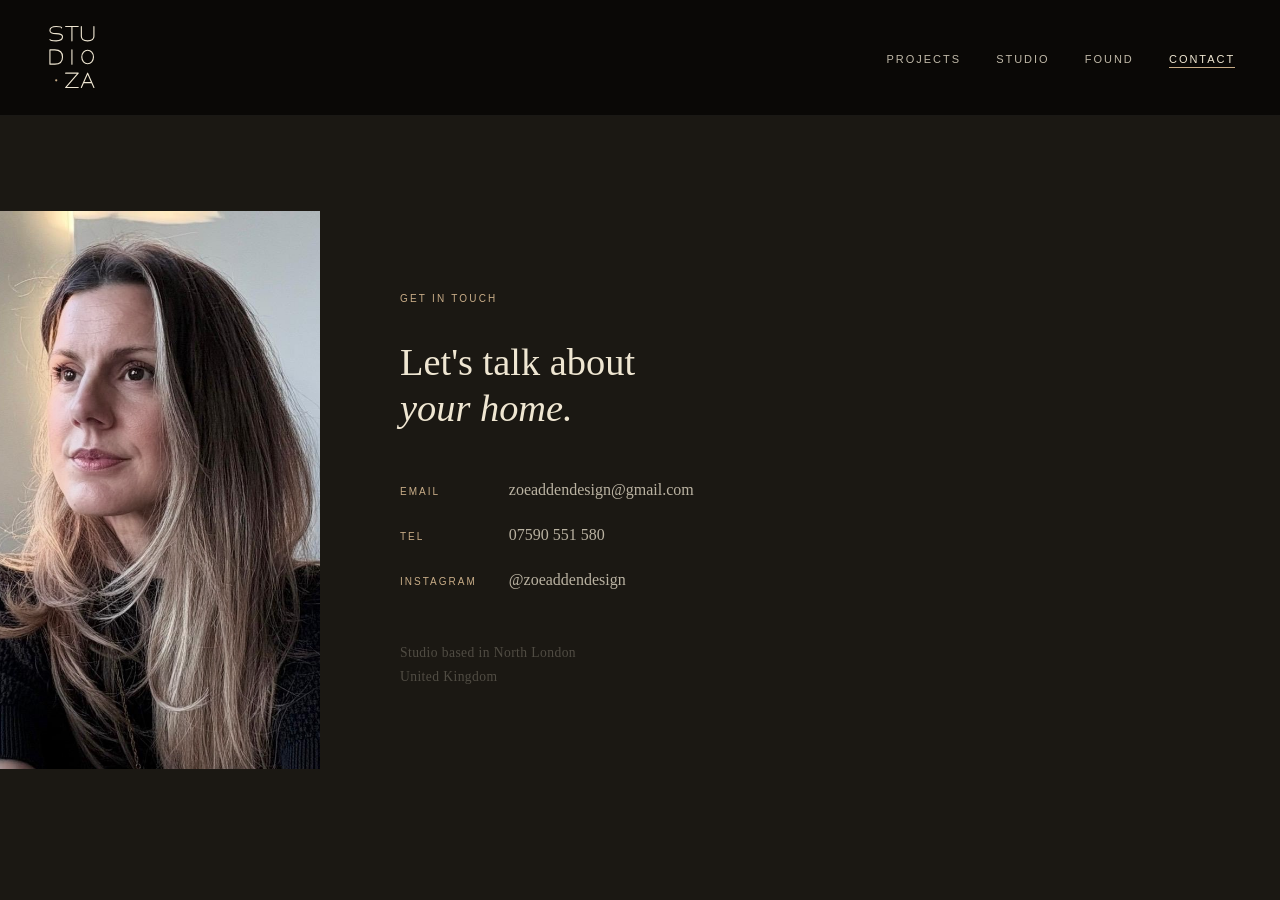
==== commit 471e4933: "Update contact.html" ====
--- a/contact.html
+++ b/contact.html
@@ -67,7 +67,7 @@
       </div>
     </div>
 
-    <p class="contact-location">Studio based in North London<br>England</p>
+    <p class="contact-location">Studio based in North London<br>United Kingdom</p>
   </div>
 </div>
 </div>
